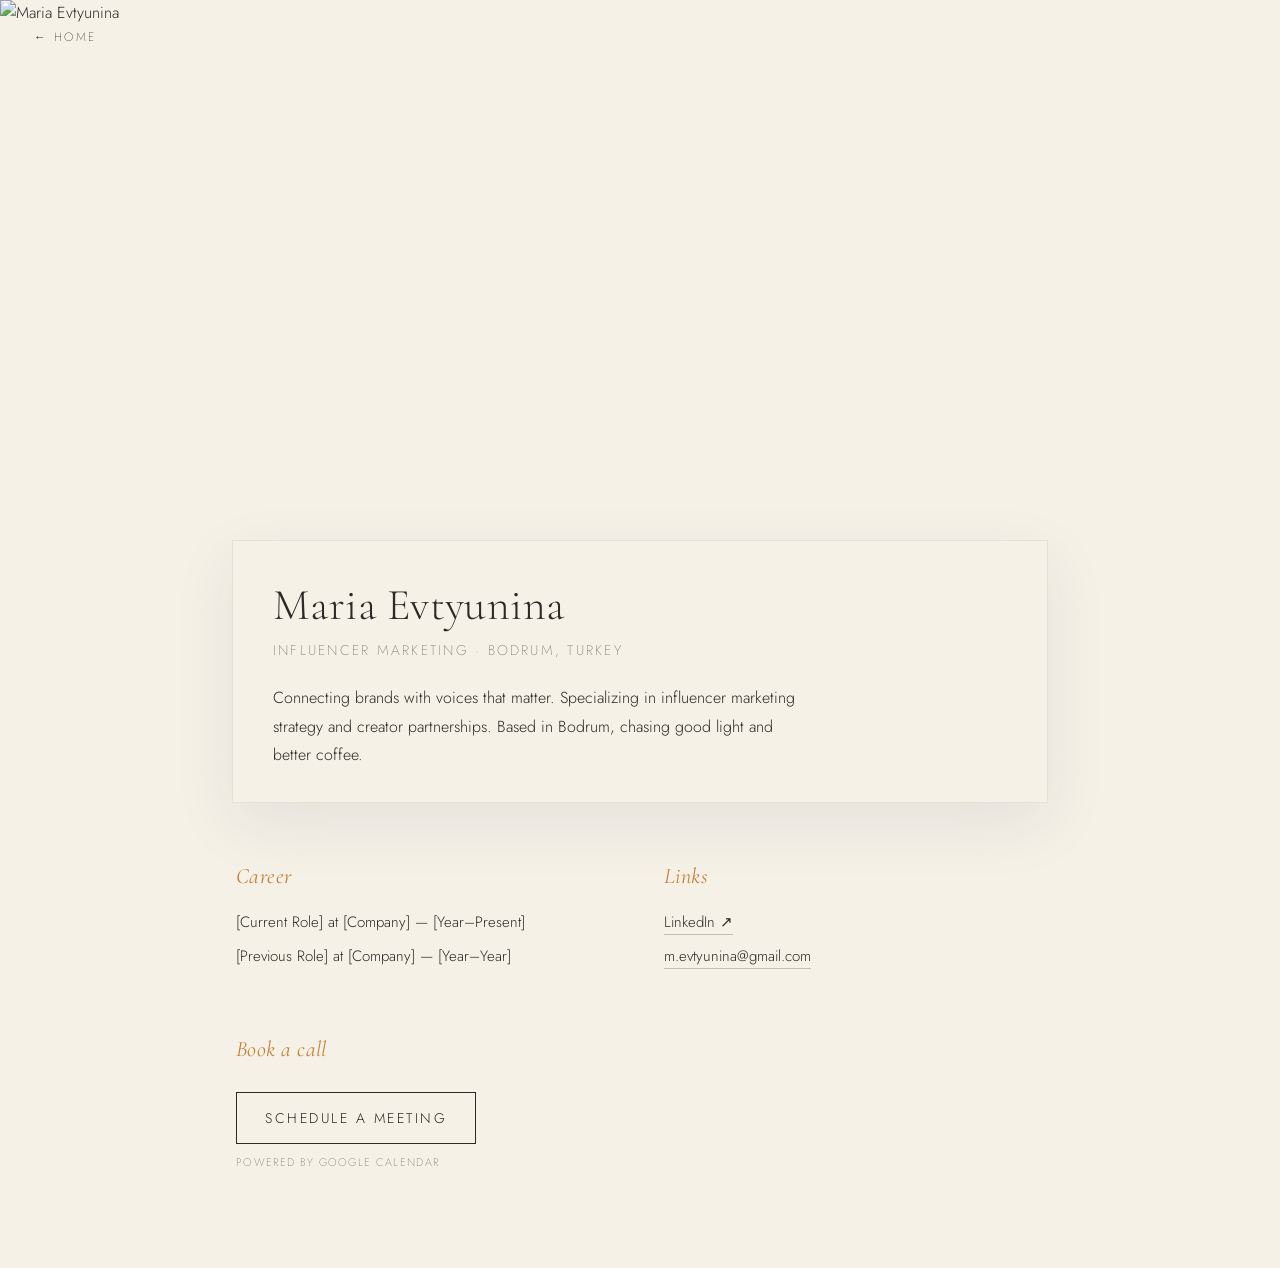
==== maria/index.html @ b893fe96 "Add three-page couple website (main, mehmet, maria) - main/: full-bleed sunset photo with 50/50 hove" ====
<!DOCTYPE html>
<html lang="en">
<head>
  <meta charset="UTF-8" />
  <meta name="viewport" content="width=device-width, initial-scale=1.0" />
  <title>Maria Evtyunina</title>
  <link rel="preconnect" href="https://fonts.googleapis.com" />
  <link rel="preconnect" href="https://fonts.gstatic.com" crossorigin />
  <link href="https://fonts.googleapis.com/css2?family=Cormorant+Garamond:ital,wght@0,300;0,400;1,300;1,400&family=Jost:wght@200;300;400&display=swap" rel="stylesheet" />
  <link rel="stylesheet" href="./style.css" />
</head>
<body>
  <a class="back" href="https://cagliyangil.com">← Home</a>

  <section class="hero">
    <img src="./assets/maria.jpg" alt="Maria Evtyunina" class="hero-img" />
    <div class="hero-fade" aria-hidden="true"></div>
  </section>

  <main class="content">
    <header class="intro">
      <h1 class="name">Maria Evtyunina</h1>
      <p class="tagline">Influencer Marketing · Bodrum, Turkey</p>
      <p class="bio">
        Connecting brands with voices that matter.
        Specializing in influencer marketing strategy and creator partnerships.
        Based in Bodrum, chasing good light and better coffee.
      </p>
    </header>

    <div class="cols">
      <section class="col">
        <h2 class="col-title">Career</h2>
        <ul class="list">
          <li>[Current Role] at [Company] — [Year–Present]</li>
          <li>[Previous Role] at [Company] — [Year–Year]</li>
        </ul>
      </section>

      <section class="col">
        <h2 class="col-title">Links</h2>
        <ul class="list">
          <li>
            <a href="https://www.linkedin.com/in/maria-evtyunina/" target="_blank" rel="noopener">LinkedIn ↗</a>
          </li>
          <li>
            <a href="mailto:m.evtyunina@gmail.com">m.evtyunina@gmail.com</a>
          </li>
        </ul>
      </section>
    </div>

    <section class="cta">
      <h2 class="col-title">Book a call</h2>
      <a
        class="btn"
        href="https://calendar.google.com/calendar/appointments/schedules/PLACEHOLDER_MARIA"
        target="_blank"
        rel="noopener"
      >
        Schedule a meeting
      </a>
      <p class="cta-note">Powered by Google Calendar</p>
    </section>
  </main>
</body>
</html>
---- maria/style.css ----
:root {
  --ivory: #f6f1e7;
  --charcoal: #2b2a26;
  --gold: #c4813a;
  --navy: #1a2340;
  --muted: rgba(43, 42, 38, 0.65);
}

* {
  box-sizing: border-box;
  margin: 0;
  padding: 0;
}

html,
body {
  background: var(--ivory);
  color: var(--charcoal);
  font-family: "Jost", sans-serif;
  font-weight: 300;
  line-height: 1.6;
  -webkit-font-smoothing: antialiased;
}

a {
  color: inherit;
  text-decoration: none;
}

.back {
  position: fixed;
  top: 22px;
  left: 24px;
  z-index: 50;
  font-family: "Jost", sans-serif;
  font-weight: 200;
  font-size: 12px;
  letter-spacing: 0.18em;
  text-transform: uppercase;
  color: var(--ivory);
  mix-blend-mode: difference;
  padding: 6px 10px;
  transition: opacity 0.3s ease;
  opacity: 0.8;
}

.back:hover {
  opacity: 1;
}

.hero {
  position: relative;
  width: 100%;
  height: 70vh;
  overflow: hidden;
}

.hero-img {
  width: 100%;
  height: 100%;
  object-fit: cover;
  object-position: center center;
  display: block;
}

.hero-fade {
  position: absolute;
  inset: 0;
  pointer-events: none;
  background: linear-gradient(
    to bottom,
    rgba(246, 241, 231, 0) 55%,
    rgba(246, 241, 231, 0.6) 85%,
    var(--ivory) 100%
  );
}

.content {
  max-width: 880px;
  margin: -90px auto 0;
  padding: 0 32px 96px;
  position: relative;
  z-index: 2;
}

.intro {
  background: var(--ivory);
  padding: 40px 40px 32px;
  border: 1px solid rgba(43, 42, 38, 0.08);
  box-shadow: 0 20px 60px rgba(26, 35, 64, 0.08);
}

.name {
  font-family: "Cormorant Garamond", serif;
  font-weight: 300;
  font-size: 44px;
  line-height: 1.1;
  letter-spacing: 0.01em;
}

.tagline {
  margin-top: 10px;
  font-family: "Jost", sans-serif;
  font-weight: 200;
  font-size: 14px;
  letter-spacing: 0.16em;
  text-transform: uppercase;
  color: var(--muted);
}

.bio {
  margin-top: 22px;
  font-family: "Jost", sans-serif;
  font-weight: 300;
  font-size: 16px;
  line-height: 1.8;
  max-width: 60ch;
}

.cols {
  display: grid;
  grid-template-columns: 1fr 1fr;
  gap: 48px;
  margin-top: 56px;
  padding: 0 4px;
}

.col-title {
  font-family: "Cormorant Garamond", serif;
  font-weight: 400;
  font-style: italic;
  font-size: 22px;
  color: var(--gold);
  margin-bottom: 16px;
  letter-spacing: 0.02em;
}

.list {
  list-style: none;
  display: flex;
  flex-direction: column;
  gap: 10px;
}

.list li {
  font-family: "Jost", sans-serif;
  font-weight: 300;
  font-size: 15px;
  line-height: 1.6;
}

.list a {
  border-bottom: 1px solid rgba(43, 42, 38, 0.25);
  transition: border-color 0.25s ease, color 0.25s ease;
  padding-bottom: 1px;
}

.list a:hover {
  color: var(--gold);
  border-bottom-color: var(--gold);
}

.cta {
  margin-top: 64px;
  padding: 0 4px;
}

.btn {
  display: inline-block;
  margin-top: 8px;
  padding: 14px 28px;
  font-family: "Jost", sans-serif;
  font-weight: 300;
  font-size: 14px;
  letter-spacing: 0.18em;
  text-transform: uppercase;
  color: var(--charcoal);
  background: transparent;
  border: 1px solid currentColor;
  transition: background 0.3s ease, color 0.3s ease, border-color 0.3s ease;
  cursor: pointer;
}

.btn:hover,
.btn:focus-visible {
  background: var(--gold);
  color: var(--ivory);
  border-color: var(--gold);
}

.cta-note {
  margin-top: 10px;
  font-family: "Jost", sans-serif;
  font-weight: 200;
  font-size: 11px;
  letter-spacing: 0.12em;
  text-transform: uppercase;
  color: var(--muted);
}

@media (max-width: 720px) {
  .hero {
    height: 60vh;
  }

  .content {
    margin-top: -60px;
    padding: 0 20px 72px;
  }

  .intro {
    padding: 28px 24px 24px;
  }

  .name {
    font-size: 34px;
  }

  .bio {
    font-size: 15px;
  }

  .cols {
    grid-template-columns: 1fr;
    gap: 36px;
    margin-top: 44px;
  }

  .back {
    top: 16px;
    left: 16px;
    font-size: 11px;
  }

  .btn {
    width: 100%;
    text-align: center;
    padding: 16px 20px;
  }
}
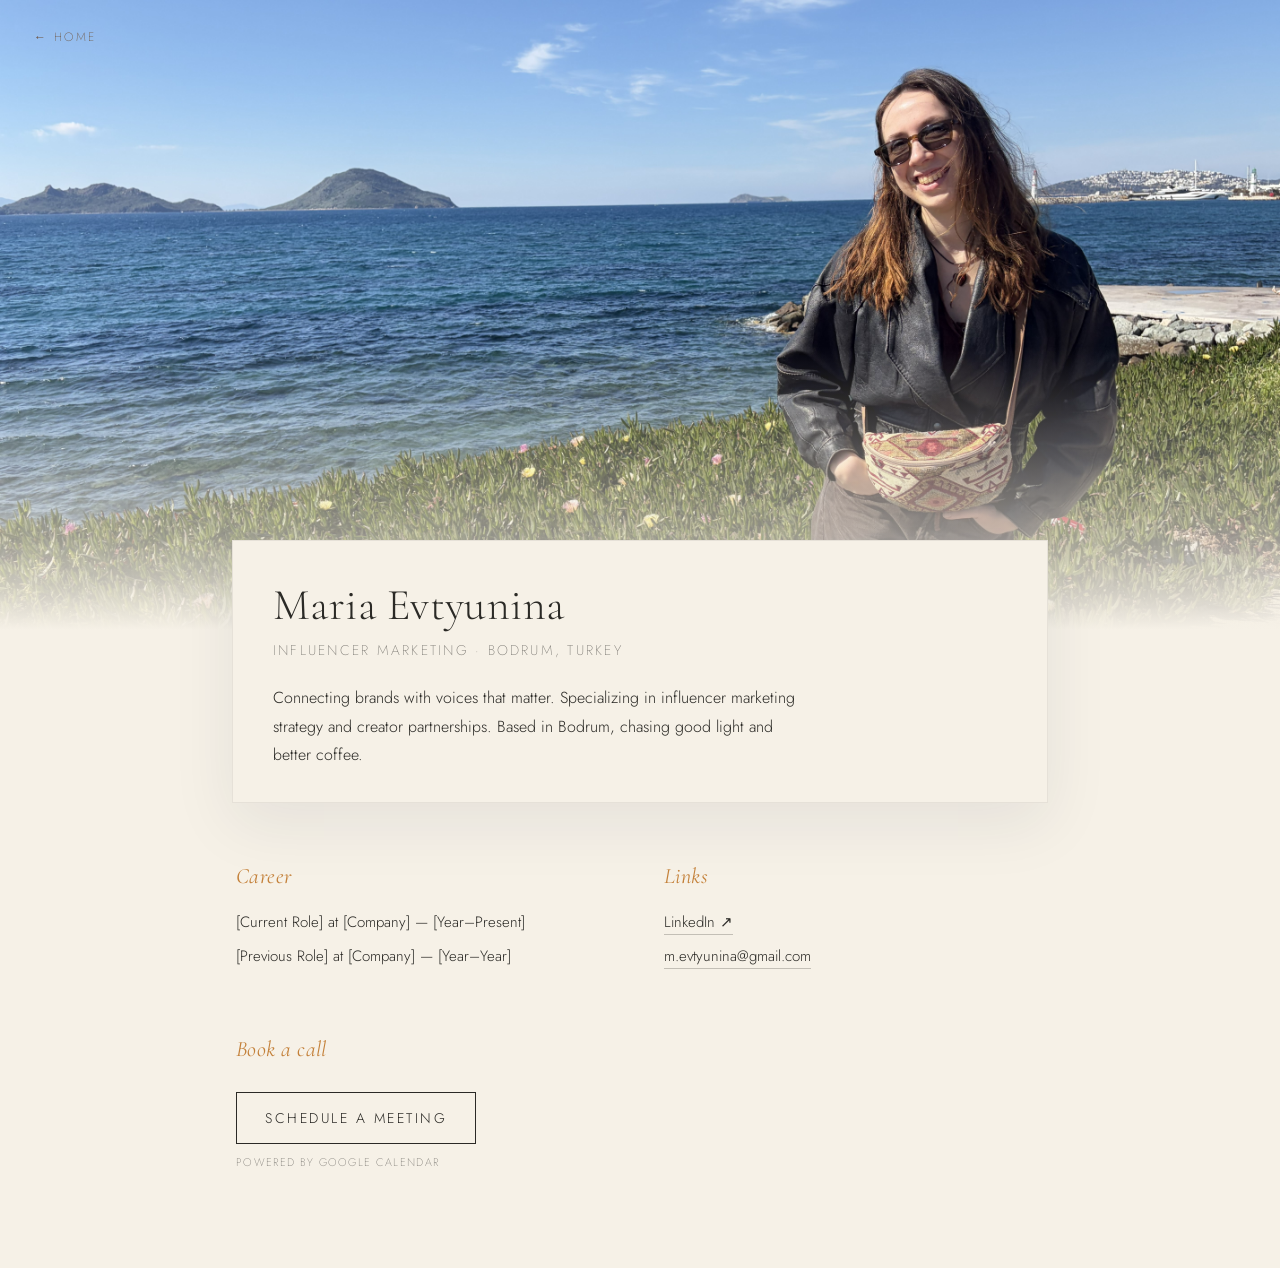
==== commit c261a0c5: "Point HTML to uploaded photo filenames Use IMG_4780.jpg, IMG_0256.jpg and IMG_4482.jpg directly so t" ====
--- a/maria/index.html
+++ b/maria/index.html
@@ -13,7 +13,7 @@
   <a class="back" href="https://cagliyangil.com">← Home</a>
 
   <section class="hero">
-    <img src="./assets/maria.jpg" alt="Maria Evtyunina" class="hero-img" />
+    <img src="./assets/IMG_4482.jpg" alt="Maria Evtyunina" class="hero-img" />
     <div class="hero-fade" aria-hidden="true"></div>
   </section>
 
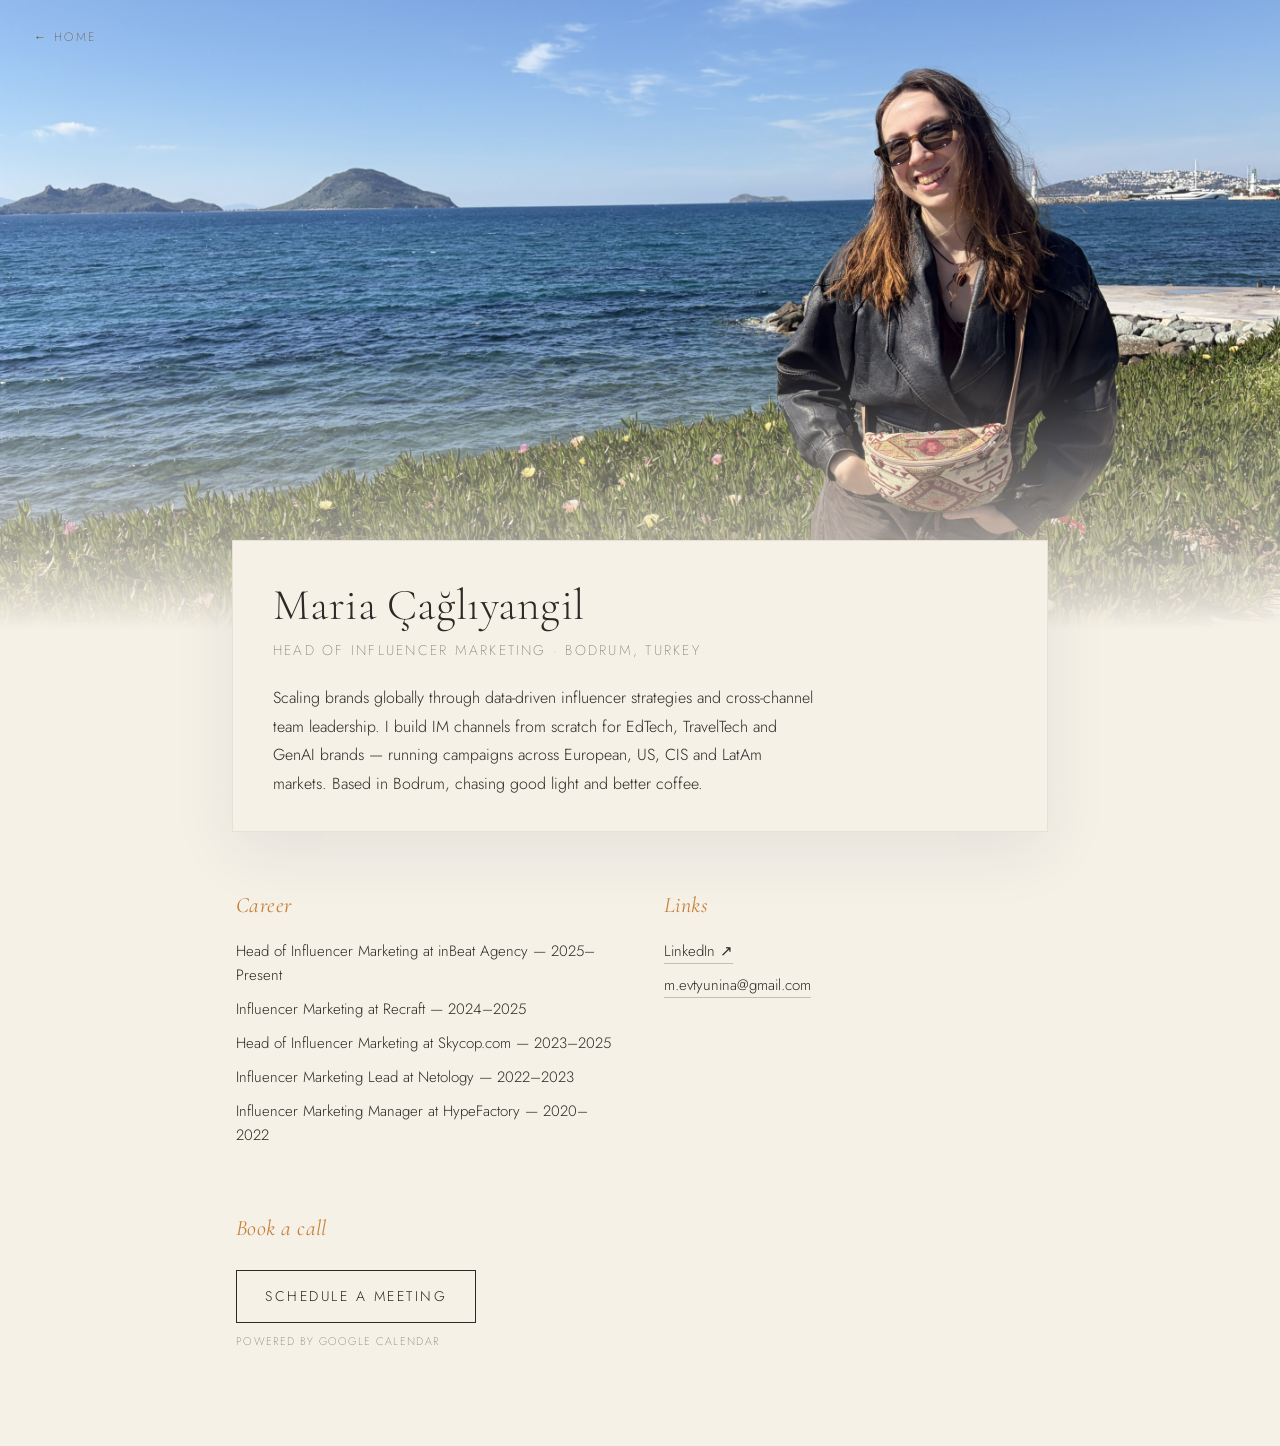
==== commit 3a638c73: "Add main-page hero copy + visible CTAs, fill real career data - main/: centered 'Mehmet & Maria' tit" ====
--- a/maria/index.html
+++ b/maria/index.html
@@ -3,7 +3,7 @@
 <head>
   <meta charset="UTF-8" />
   <meta name="viewport" content="width=device-width, initial-scale=1.0" />
-  <title>Maria Evtyunina</title>
+  <title>Maria Çağlıyangil</title>
   <link rel="preconnect" href="https://fonts.googleapis.com" />
   <link rel="preconnect" href="https://fonts.gstatic.com" crossorigin />
   <link href="https://fonts.googleapis.com/css2?family=Cormorant+Garamond:ital,wght@0,300;0,400;1,300;1,400&family=Jost:wght@200;300;400&display=swap" rel="stylesheet" />
@@ -13,18 +13,20 @@
   <a class="back" href="https://cagliyangil.com">← Home</a>
 
   <section class="hero">
-    <img src="./assets/IMG_4482.jpg" alt="Maria Evtyunina" class="hero-img" />
+    <img src="./assets/IMG_4482.jpg" alt="Maria Çağlıyangil" class="hero-img" />
     <div class="hero-fade" aria-hidden="true"></div>
   </section>
 
   <main class="content">
     <header class="intro">
-      <h1 class="name">Maria Evtyunina</h1>
-      <p class="tagline">Influencer Marketing · Bodrum, Turkey</p>
+      <h1 class="name">Maria Çağlıyangil</h1>
+      <p class="tagline">Head of Influencer Marketing · Bodrum, Turkey</p>
       <p class="bio">
-        Connecting brands with voices that matter.
-        Specializing in influencer marketing strategy and creator partnerships.
-        Based in Bodrum, chasing good light and better coffee.
+        Scaling brands globally through data-driven influencer strategies and
+        cross-channel team leadership. I build IM channels from scratch for
+        EdTech, TravelTech and GenAI brands — running campaigns across European,
+        US, CIS and LatAm markets. Based in Bodrum, chasing good light and
+        better coffee.
       </p>
     </header>
 
@@ -32,8 +34,11 @@
       <section class="col">
         <h2 class="col-title">Career</h2>
         <ul class="list">
-          <li>[Current Role] at [Company] — [Year–Present]</li>
-          <li>[Previous Role] at [Company] — [Year–Year]</li>
+          <li>Head of Influencer Marketing at inBeat Agency — 2025–Present</li>
+          <li>Influencer Marketing at Recraft — 2024–2025</li>
+          <li>Head of Influencer Marketing at Skycop.com — 2023–2025</li>
+          <li>Influencer Marketing Lead at Netology — 2022–2023</li>
+          <li>Influencer Marketing Manager at HypeFactory — 2020–2022</li>
         </ul>
       </section>
 
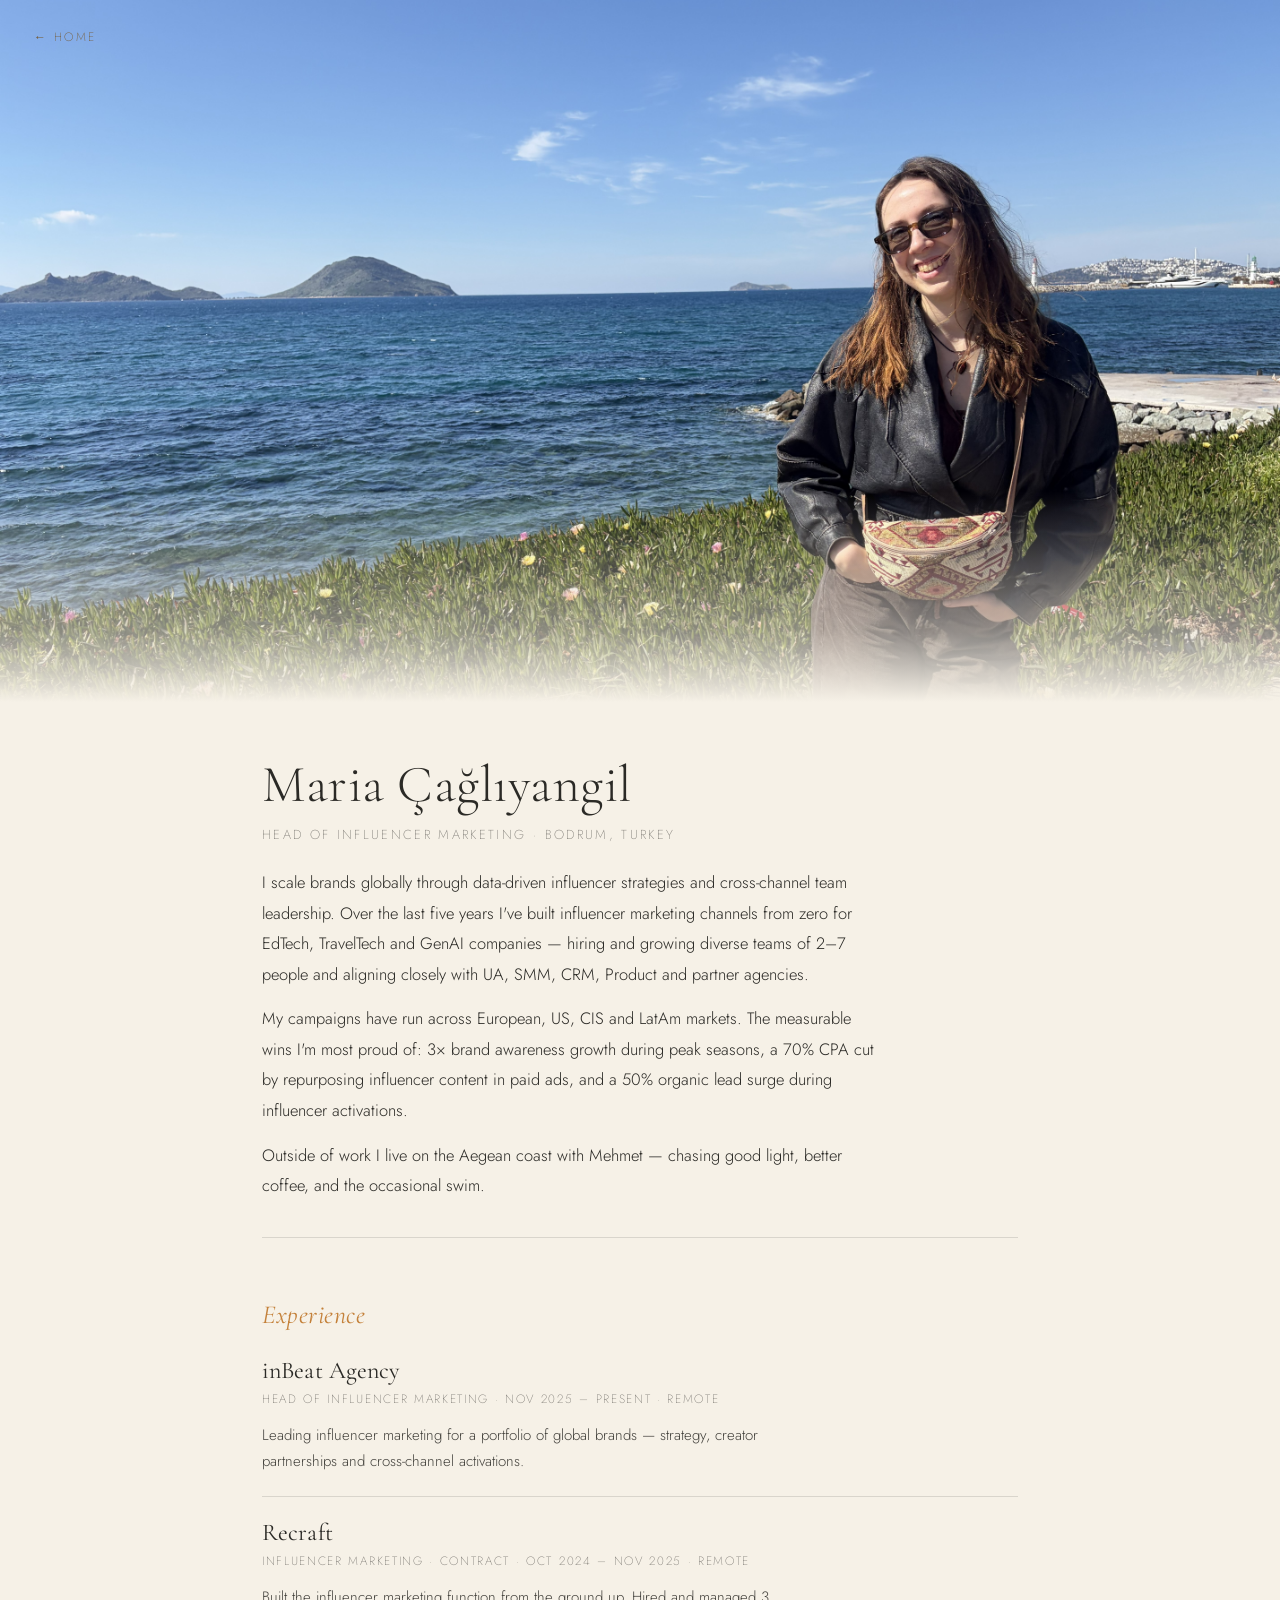
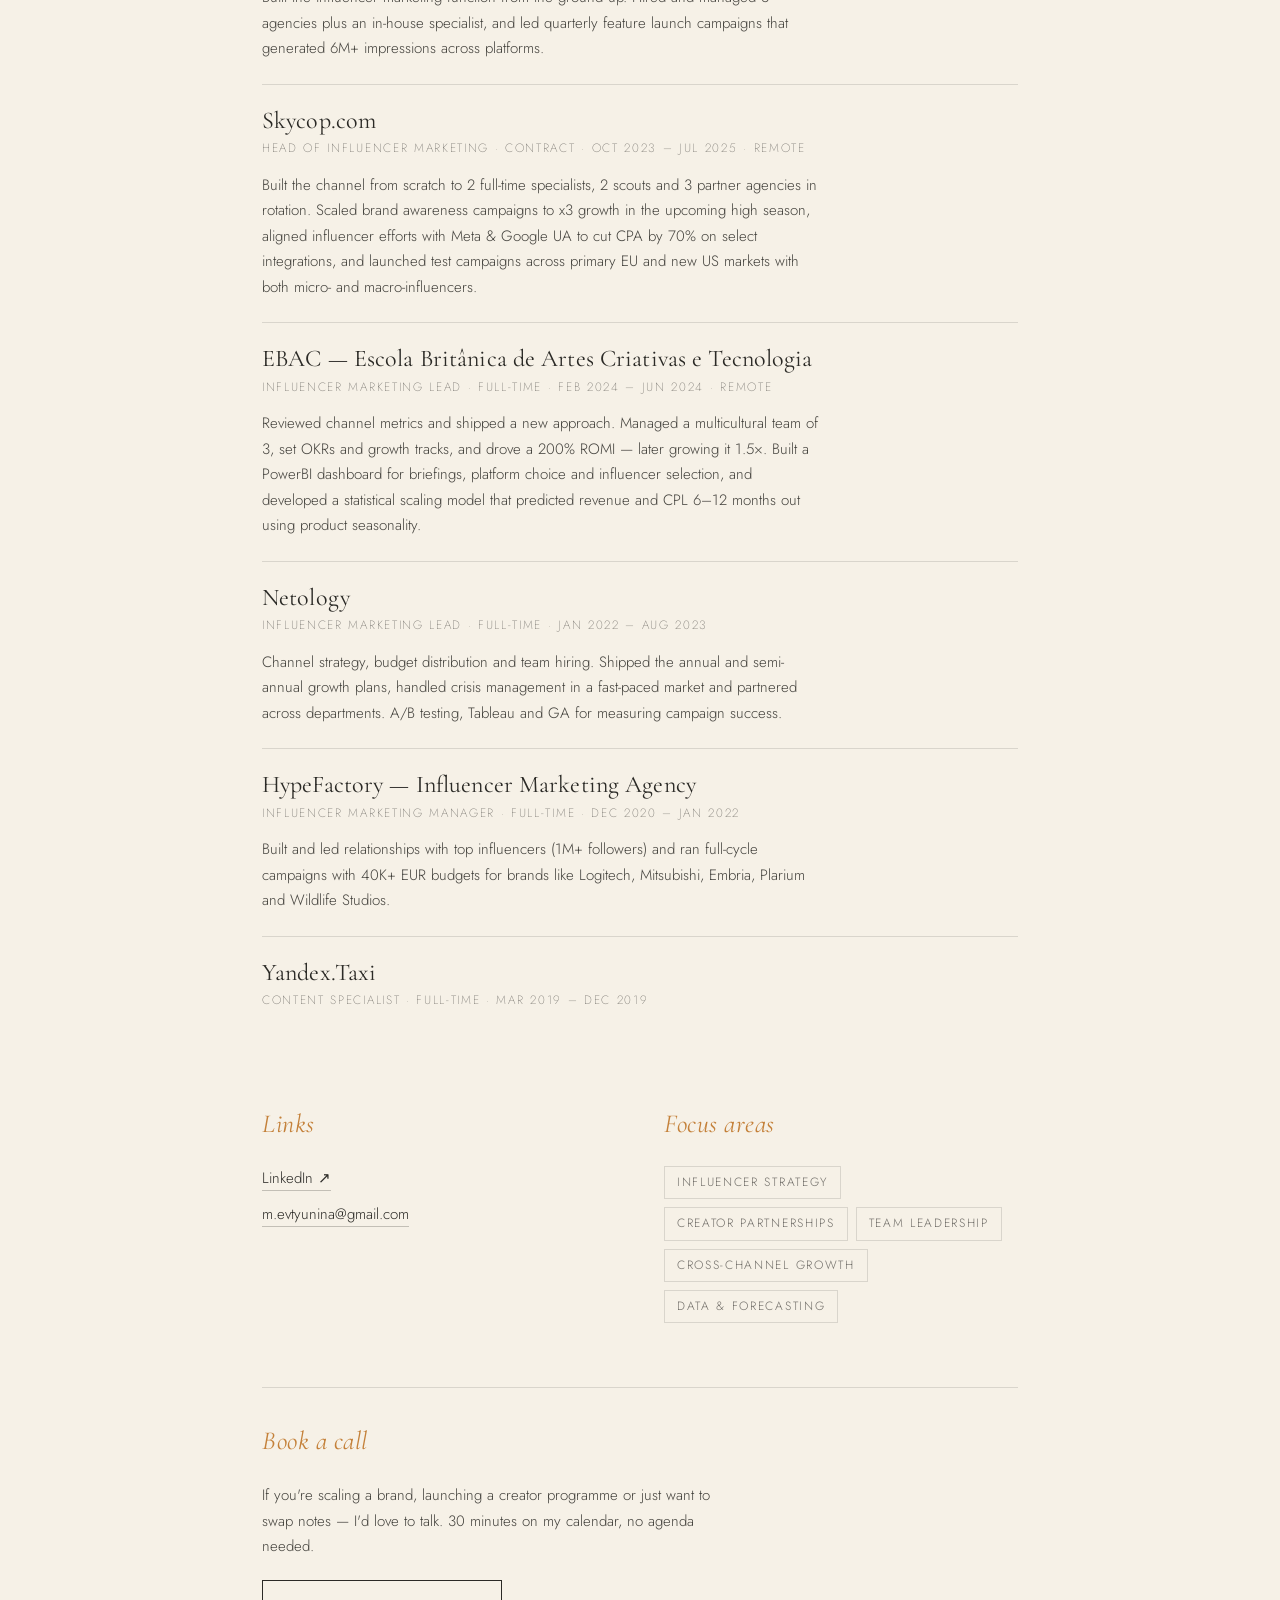
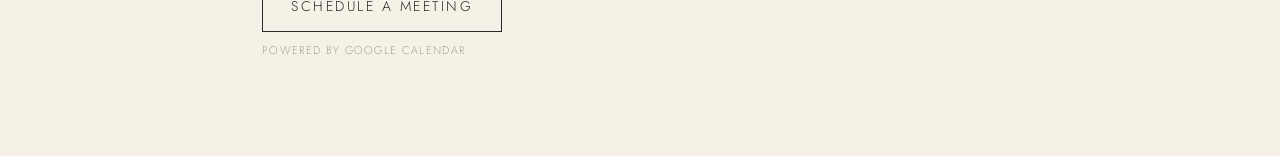
==== commit 37cad1ef: "Fuller profile pages and mobile-aware landing - main/: softer hero copy ('passionate about what we b" ====
--- a/maria/index.html
+++ b/maria/index.html
@@ -3,7 +3,7 @@
 <head>
   <meta charset="UTF-8" />
   <meta name="viewport" content="width=device-width, initial-scale=1.0" />
-  <title>Maria Çağlıyangil</title>
+  <title>Maria Çağlıyangil · Head of Influencer Marketing</title>
   <link rel="preconnect" href="https://fonts.googleapis.com" />
   <link rel="preconnect" href="https://fonts.gstatic.com" crossorigin />
   <link href="https://fonts.googleapis.com/css2?family=Cormorant+Garamond:ital,wght@0,300;0,400;1,300;1,400&family=Jost:wght@200;300;400&display=swap" rel="stylesheet" />
@@ -22,28 +22,117 @@
       <h1 class="name">Maria Çağlıyangil</h1>
       <p class="tagline">Head of Influencer Marketing · Bodrum, Turkey</p>
       <p class="bio">
-        Scaling brands globally through data-driven influencer strategies and
-        cross-channel team leadership. I build IM channels from scratch for
-        EdTech, TravelTech and GenAI brands — running campaigns across European,
-        US, CIS and LatAm markets. Based in Bodrum, chasing good light and
-        better coffee.
+        I scale brands globally through data-driven influencer strategies and
+        cross-channel team leadership. Over the last five years I've built
+        influencer marketing channels from zero for EdTech, TravelTech and
+        GenAI companies — hiring and growing diverse teams of 2–7 people and
+        aligning closely with UA, SMM, CRM, Product and partner agencies.
+      </p>
+      <p class="bio">
+        My campaigns have run across European, US, CIS and LatAm markets. The
+        measurable wins I'm most proud of: 3× brand awareness growth during
+        peak seasons, a 70% CPA cut by repurposing influencer content in paid
+        ads, and a 50% organic lead surge during influencer activations.
+      </p>
+      <p class="bio">
+        Outside of work I live on the Aegean coast with Mehmet — chasing good
+        light, better coffee, and the occasional swim.
       </p>
     </header>
 
+    <section class="block">
+      <h2 class="block-title">Experience</h2>
+
+      <div class="company">
+        <div class="company-head">
+          <h3 class="company-name">inBeat Agency</h3>
+          <span class="company-meta">Head of Influencer Marketing · Nov 2025 – Present · Remote</span>
+        </div>
+        <p class="role-desc">
+          Leading influencer marketing for a portfolio of global brands —
+          strategy, creator partnerships and cross-channel activations.
+        </p>
+      </div>
+
+      <div class="company">
+        <div class="company-head">
+          <h3 class="company-name">Recraft</h3>
+          <span class="company-meta">Influencer Marketing · Contract · Oct 2024 – Nov 2025 · Remote</span>
+        </div>
+        <p class="role-desc">
+          Built the influencer marketing function from the ground up. Hired and
+          managed 3 agencies plus an in-house specialist, and led quarterly
+          feature launch campaigns that generated 6M+ impressions across
+          platforms.
+        </p>
+      </div>
+
+      <div class="company">
+        <div class="company-head">
+          <h3 class="company-name">Skycop.com</h3>
+          <span class="company-meta">Head of Influencer Marketing · Contract · Oct 2023 – Jul 2025 · Remote</span>
+        </div>
+        <p class="role-desc">
+          Built the channel from scratch to 2 full-time specialists, 2 scouts
+          and 3 partner agencies in rotation. Scaled brand awareness campaigns
+          to x3 growth in the upcoming high season, aligned influencer efforts
+          with Meta &amp; Google UA to cut CPA by 70% on select integrations,
+          and launched test campaigns across primary EU and new US markets
+          with both micro- and macro-influencers.
+        </p>
+      </div>
+
+      <div class="company">
+        <div class="company-head">
+          <h3 class="company-name">EBAC — Escola Britânica de Artes Criativas e Tecnologia</h3>
+          <span class="company-meta">Influencer Marketing Lead · Full-time · Feb 2024 – Jun 2024 · Remote</span>
+        </div>
+        <p class="role-desc">
+          Reviewed channel metrics and shipped a new approach. Managed a
+          multicultural team of 3, set OKRs and growth tracks, and drove a
+          200% ROMI — later growing it 1.5×. Built a PowerBI dashboard for
+          briefings, platform choice and influencer selection, and developed a
+          statistical scaling model that predicted revenue and CPL 6–12 months
+          out using product seasonality.
+        </p>
+      </div>
+
+      <div class="company">
+        <div class="company-head">
+          <h3 class="company-name">Netology</h3>
+          <span class="company-meta">Influencer Marketing Lead · Full-time · Jan 2022 – Aug 2023</span>
+        </div>
+        <p class="role-desc">
+          Channel strategy, budget distribution and team hiring. Shipped the
+          annual and semi-annual growth plans, handled crisis management in a
+          fast-paced market and partnered across departments. A/B testing,
+          Tableau and GA for measuring campaign success.
+        </p>
+      </div>
+
+      <div class="company">
+        <div class="company-head">
+          <h3 class="company-name">HypeFactory — Influencer Marketing Agency</h3>
+          <span class="company-meta">Influencer Marketing Manager · Full-time · Dec 2020 – Jan 2022</span>
+        </div>
+        <p class="role-desc">
+          Built and led relationships with top influencers (1M+ followers) and
+          ran full-cycle campaigns with 40K+ EUR budgets for brands like
+          Logitech, Mitsubishi, Embria, Plarium and Wildlife Studios.
+        </p>
+      </div>
+
+      <div class="company">
+        <div class="company-head">
+          <h3 class="company-name">Yandex.Taxi</h3>
+          <span class="company-meta">Content Specialist · Full-time · Mar 2019 – Dec 2019</span>
+        </div>
+      </div>
+    </section>
+
     <div class="cols">
       <section class="col">
-        <h2 class="col-title">Career</h2>
-        <ul class="list">
-          <li>Head of Influencer Marketing at inBeat Agency — 2025–Present</li>
-          <li>Influencer Marketing at Recraft — 2024–2025</li>
-          <li>Head of Influencer Marketing at Skycop.com — 2023–2025</li>
-          <li>Influencer Marketing Lead at Netology — 2022–2023</li>
-          <li>Influencer Marketing Manager at HypeFactory — 2020–2022</li>
-        </ul>
-      </section>
-
-      <section class="col">
-        <h2 class="col-title">Links</h2>
+        <h2 class="block-title">Links</h2>
         <ul class="list">
           <li>
             <a href="https://www.linkedin.com/in/maria-evtyunina/" target="_blank" rel="noopener">LinkedIn ↗</a>
@@ -53,10 +142,26 @@
           </li>
         </ul>
       </section>
+
+      <section class="col">
+        <h2 class="block-title">Focus areas</h2>
+        <ul class="list tags">
+          <li>Influencer Strategy</li>
+          <li>Creator Partnerships</li>
+          <li>Team Leadership</li>
+          <li>Cross-Channel Growth</li>
+          <li>Data &amp; Forecasting</li>
+        </ul>
+      </section>
     </div>
 
-    <section class="cta">
-      <h2 class="col-title">Book a call</h2>
+    <section class="cta-block">
+      <h2 class="block-title">Book a call</h2>
+      <p class="cta-intro">
+        If you're scaling a brand, launching a creator programme or just want
+        to swap notes — I'd love to talk. 30 minutes on my calendar, no agenda
+        needed.
+      </p>
       <a
         class="btn"
         href="https://calendar.google.com/calendar/appointments/schedules/PLACEHOLDER_MARIA"
--- a/maria/style.css
+++ b/maria/style.css
@@ -4,6 +4,7 @@
   --gold: #c4813a;
   --navy: #1a2340;
   --muted: rgba(43, 42, 38, 0.65);
+  --rule: rgba(43, 42, 38, 0.14);
 }
 
 * {
@@ -41,7 +42,7 @@
   mix-blend-mode: difference;
   padding: 6px 10px;
   transition: opacity 0.3s ease;
-  opacity: 0.8;
+  opacity: 0.85;
 }
 
 .back:hover {
@@ -51,7 +52,8 @@
 .hero {
   position: relative;
   width: 100%;
-  height: 70vh;
+  height: 78vh;
+  min-height: 520px;
   overflow: hidden;
 }
 
@@ -59,7 +61,7 @@
   width: 100%;
   height: 100%;
   object-fit: cover;
-  object-position: center center;
+  object-position: center 30%;
   display: block;
 }
 
@@ -69,41 +71,37 @@
   pointer-events: none;
   background: linear-gradient(
     to bottom,
-    rgba(246, 241, 231, 0) 55%,
-    rgba(246, 241, 231, 0.6) 85%,
+    rgba(246, 241, 231, 0) 70%,
+    rgba(246, 241, 231, 0.55) 90%,
     var(--ivory) 100%
   );
 }
 
 .content {
-  max-width: 880px;
-  margin: -90px auto 0;
-  padding: 0 32px 96px;
-  position: relative;
-  z-index: 2;
+  max-width: 820px;
+  margin: 0 auto;
+  padding: 56px 32px 96px;
 }
 
 .intro {
-  background: var(--ivory);
-  padding: 40px 40px 32px;
-  border: 1px solid rgba(43, 42, 38, 0.08);
-  box-shadow: 0 20px 60px rgba(26, 35, 64, 0.08);
+  border-bottom: 1px solid var(--rule);
+  padding-bottom: 36px;
 }
 
 .name {
   font-family: "Cormorant Garamond", serif;
   font-weight: 300;
-  font-size: 44px;
-  line-height: 1.1;
+  font-size: 52px;
+  line-height: 1.05;
   letter-spacing: 0.01em;
 }
 
 .tagline {
-  margin-top: 10px;
+  margin-top: 12px;
   font-family: "Jost", sans-serif;
   font-weight: 200;
-  font-size: 14px;
-  letter-spacing: 0.16em;
+  font-size: 13px;
+  letter-spacing: 0.18em;
   text-transform: uppercase;
   color: var(--muted);
 }
@@ -112,9 +110,123 @@
   margin-top: 22px;
   font-family: "Jost", sans-serif;
   font-weight: 300;
-  font-size: 16px;
-  line-height: 1.8;
-  max-width: 60ch;
+  font-size: 16.5px;
+  line-height: 1.85;
+  max-width: 62ch;
+}
+
+.bio + .bio {
+  margin-top: 14px;
+}
+
+.block {
+  margin-top: 56px;
+}
+
+.block-title {
+  font-family: "Cormorant Garamond", serif;
+  font-weight: 400;
+  font-style: italic;
+  font-size: 26px;
+  color: var(--gold);
+  margin-bottom: 22px;
+  letter-spacing: 0.02em;
+}
+
+.company {
+  padding: 22px 0;
+  border-top: 1px solid var(--rule);
+}
+
+.company:first-of-type {
+  border-top: none;
+  padding-top: 0;
+}
+
+.company-head {
+  display: flex;
+  flex-direction: column;
+  gap: 4px;
+  margin-bottom: 14px;
+}
+
+.company-name {
+  font-family: "Cormorant Garamond", serif;
+  font-weight: 400;
+  font-size: 24px;
+  line-height: 1.2;
+  letter-spacing: 0.005em;
+}
+
+.company-faint {
+  color: var(--muted);
+  font-weight: 300;
+  font-size: 18px;
+  font-style: italic;
+}
+
+.company-meta {
+  font-family: "Jost", sans-serif;
+  font-weight: 200;
+  font-size: 12px;
+  letter-spacing: 0.14em;
+  text-transform: uppercase;
+  color: var(--muted);
+}
+
+.role-desc {
+  font-family: "Jost", sans-serif;
+  font-weight: 300;
+  font-size: 15px;
+  line-height: 1.7;
+  max-width: 62ch;
+  color: rgba(43, 42, 38, 0.88);
+}
+
+.list {
+  list-style: none;
+  display: flex;
+  flex-direction: column;
+  gap: 12px;
+}
+
+.list li {
+  font-family: "Jost", sans-serif;
+  font-weight: 300;
+  font-size: 15px;
+  line-height: 1.6;
+}
+
+.list li strong {
+  font-family: "Cormorant Garamond", serif;
+  font-weight: 400;
+  font-size: 18px;
+}
+
+.list a {
+  border-bottom: 1px solid rgba(43, 42, 38, 0.25);
+  transition: border-color 0.25s ease, color 0.25s ease;
+  padding-bottom: 1px;
+}
+
+.list a:hover {
+  color: var(--gold);
+  border-bottom-color: var(--gold);
+}
+
+.list.tags {
+  flex-direction: row;
+  flex-wrap: wrap;
+  gap: 8px;
+}
+
+.list.tags li {
+  font-size: 12px;
+  letter-spacing: 0.14em;
+  text-transform: uppercase;
+  padding: 6px 12px;
+  border: 1px solid var(--rule);
+  color: var(--muted);
 }
 
 .cols {
@@ -122,52 +234,26 @@
   grid-template-columns: 1fr 1fr;
   gap: 48px;
   margin-top: 56px;
-  padding: 0 4px;
-}
-
-.col-title {
-  font-family: "Cormorant Garamond", serif;
-  font-weight: 400;
-  font-style: italic;
-  font-size: 22px;
-  color: var(--gold);
-  margin-bottom: 16px;
-  letter-spacing: 0.02em;
-}
-
-.list {
-  list-style: none;
-  display: flex;
-  flex-direction: column;
-  gap: 10px;
-}
-
-.list li {
+}
+
+.cta-block {
+  margin-top: 64px;
+  padding-top: 32px;
+  border-top: 1px solid var(--rule);
+}
+
+.cta-intro {
   font-family: "Jost", sans-serif;
   font-weight: 300;
   font-size: 15px;
-  line-height: 1.6;
-}
-
-.list a {
-  border-bottom: 1px solid rgba(43, 42, 38, 0.25);
-  transition: border-color 0.25s ease, color 0.25s ease;
-  padding-bottom: 1px;
-}
-
-.list a:hover {
-  color: var(--gold);
-  border-bottom-color: var(--gold);
-}
-
-.cta {
-  margin-top: 64px;
-  padding: 0 4px;
+  line-height: 1.7;
+  max-width: 52ch;
+  color: rgba(43, 42, 38, 0.88);
+  margin-bottom: 20px;
 }
 
 .btn {
   display: inline-block;
-  margin-top: 8px;
   padding: 14px 28px;
   font-family: "Jost", sans-serif;
   font-weight: 300;
@@ -200,24 +286,37 @@
 
 @media (max-width: 720px) {
   .hero {
-    height: 60vh;
+    height: 62vh;
+    min-height: 420px;
+  }
+
+  .hero-img {
+    object-position: center 25%;
   }
 
   .content {
-    margin-top: -60px;
-    padding: 0 20px 72px;
-  }
-
-  .intro {
-    padding: 28px 24px 24px;
+    padding: 40px 22px 72px;
   }
 
   .name {
-    font-size: 34px;
+    font-size: 38px;
   }
 
   .bio {
-    font-size: 15px;
+    font-size: 15.5px;
+  }
+
+  .block {
+    margin-top: 44px;
+  }
+
+  .block-title {
+    font-size: 22px;
+    margin-bottom: 18px;
+  }
+
+  .company-name {
+    font-size: 21px;
   }
 
   .cols {
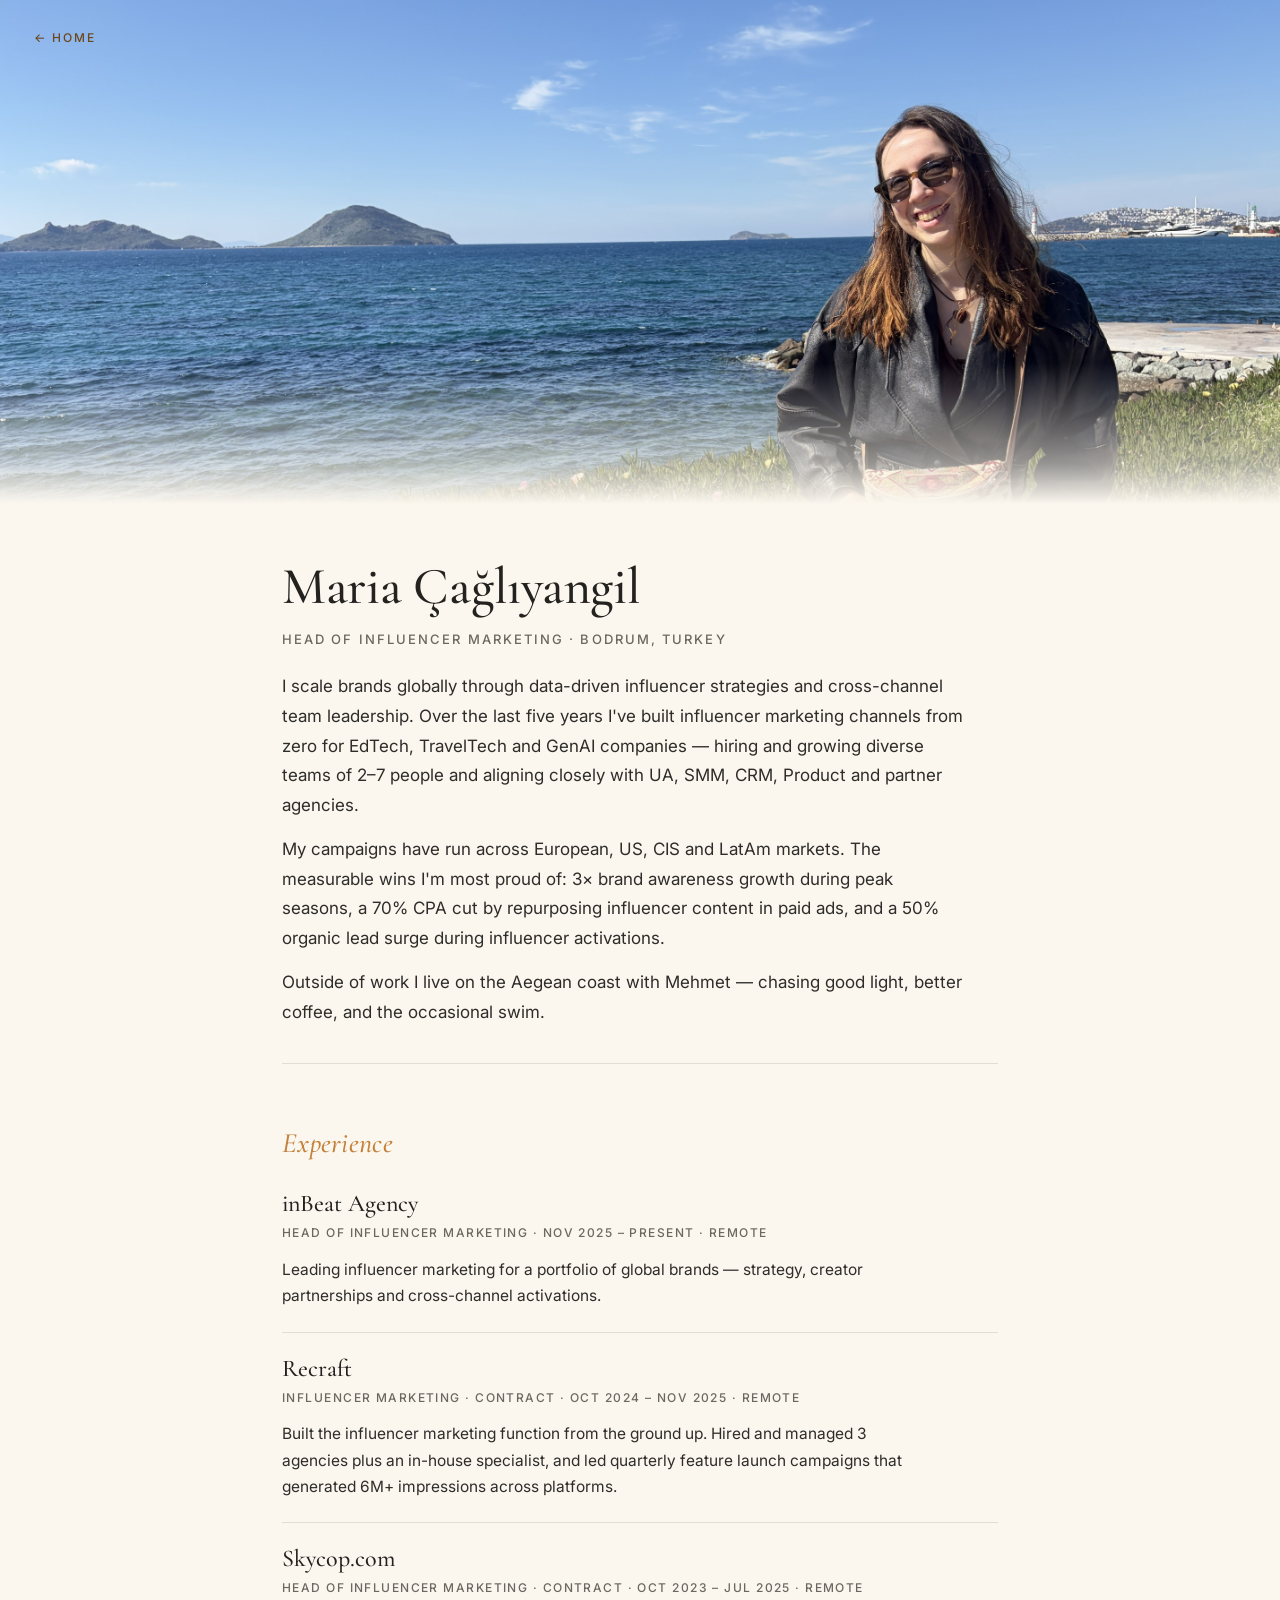
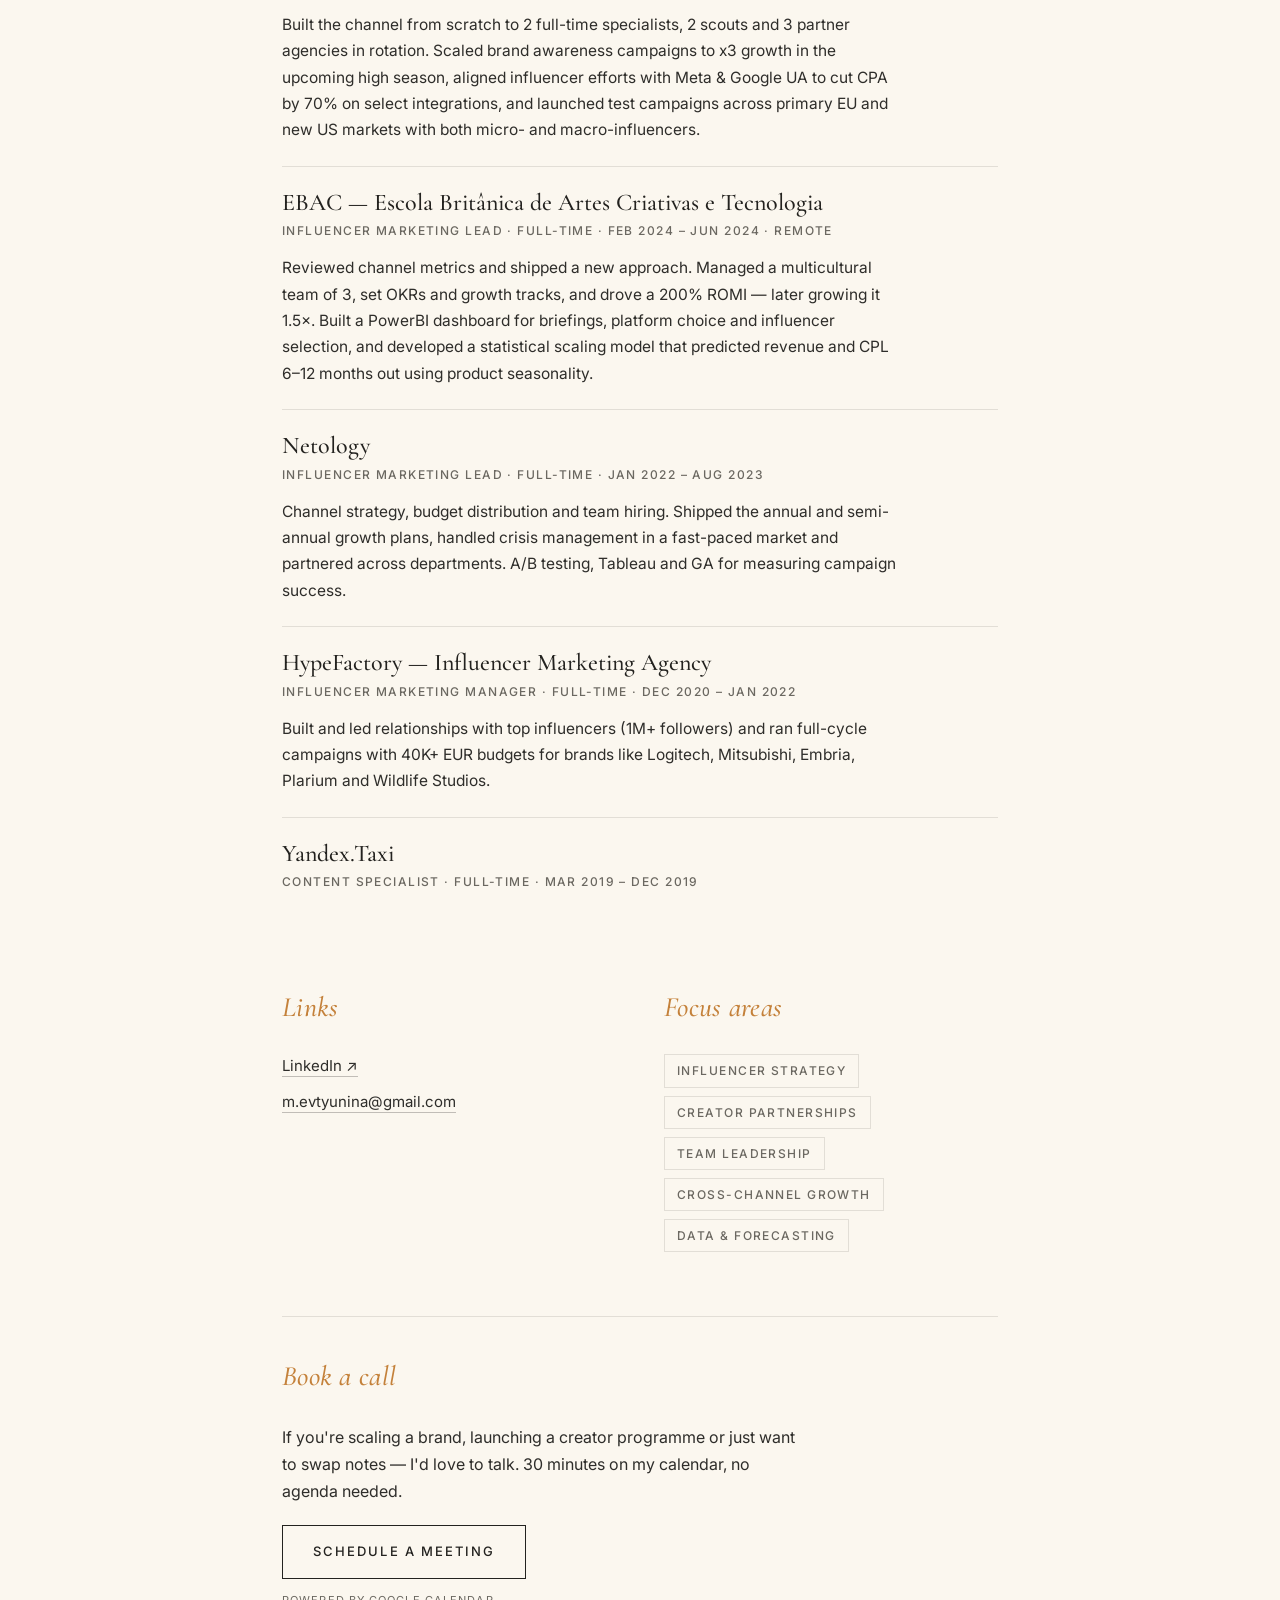
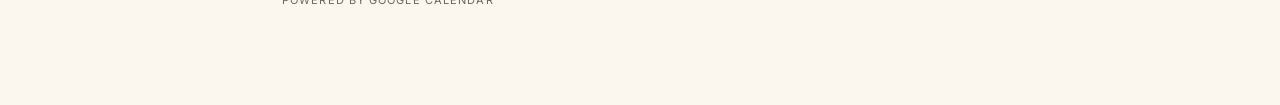
==== commit fcc29b03: "Readable body font, smaller hero, better mobile crop - Swap Jost → Inter across all three pages; wei" ====
--- a/maria/index.html
+++ b/maria/index.html
@@ -6,7 +6,7 @@
   <title>Maria Çağlıyangil · Head of Influencer Marketing</title>
   <link rel="preconnect" href="https://fonts.googleapis.com" />
   <link rel="preconnect" href="https://fonts.gstatic.com" crossorigin />
-  <link href="https://fonts.googleapis.com/css2?family=Cormorant+Garamond:ital,wght@0,300;0,400;1,300;1,400&family=Jost:wght@200;300;400&display=swap" rel="stylesheet" />
+  <link href="https://fonts.googleapis.com/css2?family=Cormorant+Garamond:ital,wght@0,400;0,500;1,400;1,500&family=Inter:wght@300;400;500;600&display=swap" rel="stylesheet" />
   <link rel="stylesheet" href="./style.css" />
 </head>
 <body>
--- a/maria/style.css
+++ b/maria/style.css
@@ -1,10 +1,12 @@
 :root {
   --ivory: #f6f1e7;
-  --charcoal: #2b2a26;
+  --paper: #fbf7ef;
+  --charcoal: #23221f;
+  --text: #2e2d2a;
+  --muted: #6b6861;
   --gold: #c4813a;
   --navy: #1a2340;
-  --muted: rgba(43, 42, 38, 0.65);
-  --rule: rgba(43, 42, 38, 0.14);
+  --rule: rgba(43, 42, 38, 0.12);
 }
 
 * {
@@ -15,12 +17,15 @@
 
 html,
 body {
-  background: var(--ivory);
-  color: var(--charcoal);
-  font-family: "Jost", sans-serif;
-  font-weight: 300;
-  line-height: 1.6;
+  background: var(--paper);
+  color: var(--text);
+  font-family: "Inter", system-ui, -apple-system, sans-serif;
+  font-weight: 400;
+  font-size: 17px;
+  line-height: 1.65;
   -webkit-font-smoothing: antialiased;
+  -moz-osx-font-smoothing: grayscale;
+  text-rendering: optimizeLegibility;
 }
 
 a {
@@ -33,16 +38,16 @@
   top: 22px;
   left: 24px;
   z-index: 50;
-  font-family: "Jost", sans-serif;
-  font-weight: 200;
+  font-family: "Inter", sans-serif;
+  font-weight: 500;
   font-size: 12px;
-  letter-spacing: 0.18em;
+  letter-spacing: 0.16em;
   text-transform: uppercase;
   color: var(--ivory);
   mix-blend-mode: difference;
   padding: 6px 10px;
   transition: opacity 0.3s ease;
-  opacity: 0.85;
+  opacity: 0.9;
 }
 
 .back:hover {
@@ -52,8 +57,9 @@
 .hero {
   position: relative;
   width: 100%;
-  height: 78vh;
-  min-height: 520px;
+  height: 56vh;
+  min-height: 420px;
+  max-height: 720px;
   overflow: hidden;
 }
 
@@ -61,7 +67,7 @@
   width: 100%;
   height: 100%;
   object-fit: cover;
-  object-position: center 30%;
+  object-position: center 28%;
   display: block;
 }
 
@@ -71,14 +77,14 @@
   pointer-events: none;
   background: linear-gradient(
     to bottom,
-    rgba(246, 241, 231, 0) 70%,
-    rgba(246, 241, 231, 0.55) 90%,
-    var(--ivory) 100%
+    rgba(251, 247, 239, 0) 72%,
+    rgba(251, 247, 239, 0.6) 92%,
+    var(--paper) 100%
   );
 }
 
 .content {
-  max-width: 820px;
+  max-width: 780px;
   margin: 0 auto;
   padding: 56px 32px 96px;
 }
@@ -90,29 +96,31 @@
 
 .name {
   font-family: "Cormorant Garamond", serif;
-  font-weight: 300;
+  font-weight: 500;
   font-size: 52px;
   line-height: 1.05;
-  letter-spacing: 0.01em;
+  letter-spacing: -0.005em;
+  color: var(--charcoal);
 }
 
 .tagline {
-  margin-top: 12px;
-  font-family: "Jost", sans-serif;
-  font-weight: 200;
+  margin-top: 14px;
+  font-family: "Inter", sans-serif;
+  font-weight: 500;
   font-size: 13px;
-  letter-spacing: 0.18em;
+  letter-spacing: 0.16em;
   text-transform: uppercase;
   color: var(--muted);
 }
 
 .bio {
   margin-top: 22px;
-  font-family: "Jost", sans-serif;
-  font-weight: 300;
-  font-size: 16.5px;
-  line-height: 1.85;
+  font-family: "Inter", sans-serif;
+  font-weight: 400;
+  font-size: 17px;
+  line-height: 1.75;
   max-width: 62ch;
+  color: var(--text);
 }
 
 .bio + .bio {
@@ -125,12 +133,12 @@
 
 .block-title {
   font-family: "Cormorant Garamond", serif;
-  font-weight: 400;
+  font-weight: 500;
   font-style: italic;
-  font-size: 26px;
+  font-size: 28px;
   color: var(--gold);
-  margin-bottom: 22px;
-  letter-spacing: 0.02em;
+  margin-bottom: 24px;
+  letter-spacing: 0.01em;
 }
 
 .company {
@@ -152,35 +160,86 @@
 
 .company-name {
   font-family: "Cormorant Garamond", serif;
-  font-weight: 400;
+  font-weight: 500;
   font-size: 24px;
   line-height: 1.2;
-  letter-spacing: 0.005em;
+  color: var(--charcoal);
 }
 
 .company-faint {
   color: var(--muted);
-  font-weight: 300;
+  font-weight: 400;
   font-size: 18px;
   font-style: italic;
 }
 
 .company-meta {
-  font-family: "Jost", sans-serif;
-  font-weight: 200;
+  font-family: "Inter", sans-serif;
+  font-weight: 500;
   font-size: 12px;
-  letter-spacing: 0.14em;
-  text-transform: uppercase;
-  color: var(--muted);
+  letter-spacing: 0.12em;
+  text-transform: uppercase;
+  color: var(--muted);
+}
+
+.roles {
+  list-style: none;
+  display: flex;
+  flex-direction: column;
+  gap: 20px;
+  border-left: 1px solid var(--rule);
+  padding: 4px 0 4px 22px;
+  margin-left: 4px;
+}
+
+.roles li {
+  position: relative;
+}
+
+.roles li::before {
+  content: "";
+  position: absolute;
+  top: 9px;
+  left: -28px;
+  width: 7px;
+  height: 7px;
+  border-radius: 50%;
+  background: var(--gold);
+}
+
+.role-head {
+  display: flex;
+  align-items: baseline;
+  justify-content: space-between;
+  gap: 14px;
+  flex-wrap: wrap;
+}
+
+.role-title {
+  font-family: "Inter", sans-serif;
+  font-weight: 600;
+  font-size: 15px;
+  letter-spacing: 0.005em;
+  color: var(--charcoal);
+}
+
+.role-dates {
+  font-family: "Inter", sans-serif;
+  font-weight: 500;
+  font-size: 12px;
+  letter-spacing: 0.06em;
+  color: var(--muted);
+  white-space: nowrap;
 }
 
 .role-desc {
-  font-family: "Jost", sans-serif;
-  font-weight: 300;
-  font-size: 15px;
+  margin-top: 8px;
+  font-family: "Inter", sans-serif;
+  font-weight: 400;
+  font-size: 15.5px;
   line-height: 1.7;
   max-width: 62ch;
-  color: rgba(43, 42, 38, 0.88);
+  color: var(--text);
 }
 
 .list {
@@ -191,20 +250,21 @@
 }
 
 .list li {
-  font-family: "Jost", sans-serif;
-  font-weight: 300;
+  font-family: "Inter", sans-serif;
+  font-weight: 400;
   font-size: 15px;
   line-height: 1.6;
 }
 
 .list li strong {
   font-family: "Cormorant Garamond", serif;
-  font-weight: 400;
-  font-size: 18px;
+  font-weight: 500;
+  font-size: 19px;
+  color: var(--charcoal);
 }
 
 .list a {
-  border-bottom: 1px solid rgba(43, 42, 38, 0.25);
+  border-bottom: 1px solid rgba(43, 42, 38, 0.28);
   transition: border-color 0.25s ease, color 0.25s ease;
   padding-bottom: 1px;
 }
@@ -222,7 +282,8 @@
 
 .list.tags li {
   font-size: 12px;
-  letter-spacing: 0.14em;
+  font-weight: 500;
+  letter-spacing: 0.12em;
   text-transform: uppercase;
   padding: 6px 12px;
   border: 1px solid var(--rule);
@@ -238,31 +299,31 @@
 
 .cta-block {
   margin-top: 64px;
-  padding-top: 32px;
+  padding-top: 36px;
   border-top: 1px solid var(--rule);
 }
 
 .cta-intro {
-  font-family: "Jost", sans-serif;
-  font-weight: 300;
-  font-size: 15px;
+  font-family: "Inter", sans-serif;
+  font-weight: 400;
+  font-size: 16px;
   line-height: 1.7;
   max-width: 52ch;
-  color: rgba(43, 42, 38, 0.88);
+  color: var(--text);
   margin-bottom: 20px;
 }
 
 .btn {
   display: inline-block;
-  padding: 14px 28px;
-  font-family: "Jost", sans-serif;
-  font-weight: 300;
-  font-size: 14px;
-  letter-spacing: 0.18em;
+  padding: 15px 30px;
+  font-family: "Inter", sans-serif;
+  font-weight: 500;
+  font-size: 13px;
+  letter-spacing: 0.16em;
   text-transform: uppercase;
   color: var(--charcoal);
   background: transparent;
-  border: 1px solid currentColor;
+  border: 1px solid var(--charcoal);
   transition: background 0.3s ease, color 0.3s ease, border-color 0.3s ease;
   cursor: pointer;
 }
@@ -275,23 +336,27 @@
 }
 
 .cta-note {
-  margin-top: 10px;
-  font-family: "Jost", sans-serif;
-  font-weight: 200;
+  margin-top: 12px;
+  font-family: "Inter", sans-serif;
+  font-weight: 400;
   font-size: 11px;
-  letter-spacing: 0.12em;
+  letter-spacing: 0.1em;
   text-transform: uppercase;
   color: var(--muted);
 }
 
 @media (max-width: 720px) {
+  body {
+    font-size: 16px;
+  }
+
   .hero {
-    height: 62vh;
-    min-height: 420px;
+    height: 48vh;
+    min-height: 340px;
   }
 
   .hero-img {
-    object-position: center 25%;
+    object-position: center 28%;
   }
 
   .content {
@@ -303,7 +368,7 @@
   }
 
   .bio {
-    font-size: 15.5px;
+    font-size: 16px;
   }
 
   .block {
@@ -311,12 +376,21 @@
   }
 
   .block-title {
-    font-size: 22px;
-    margin-bottom: 18px;
+    font-size: 24px;
+    margin-bottom: 20px;
   }
 
   .company-name {
     font-size: 21px;
+  }
+
+  .role-head {
+    flex-direction: column;
+    gap: 2px;
+  }
+
+  .role-dates {
+    font-size: 11px;
   }
 
   .cols {
